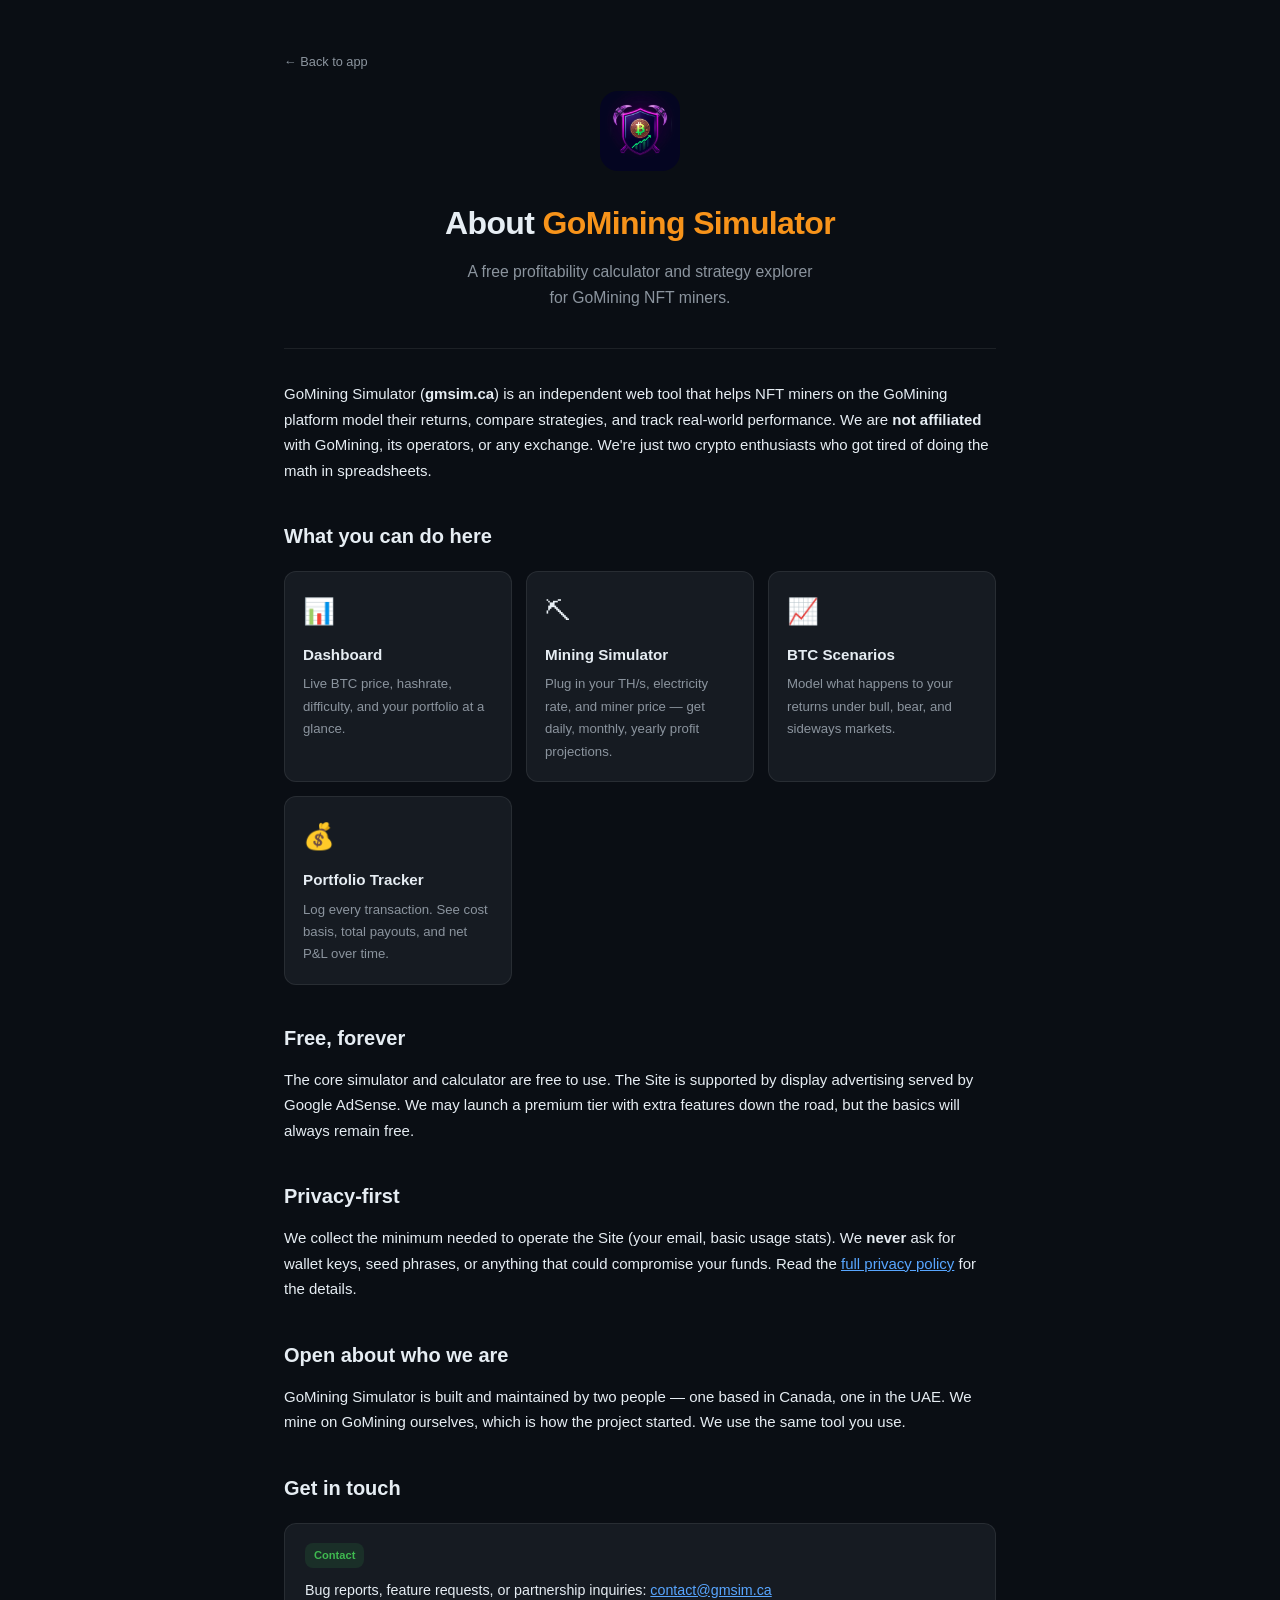
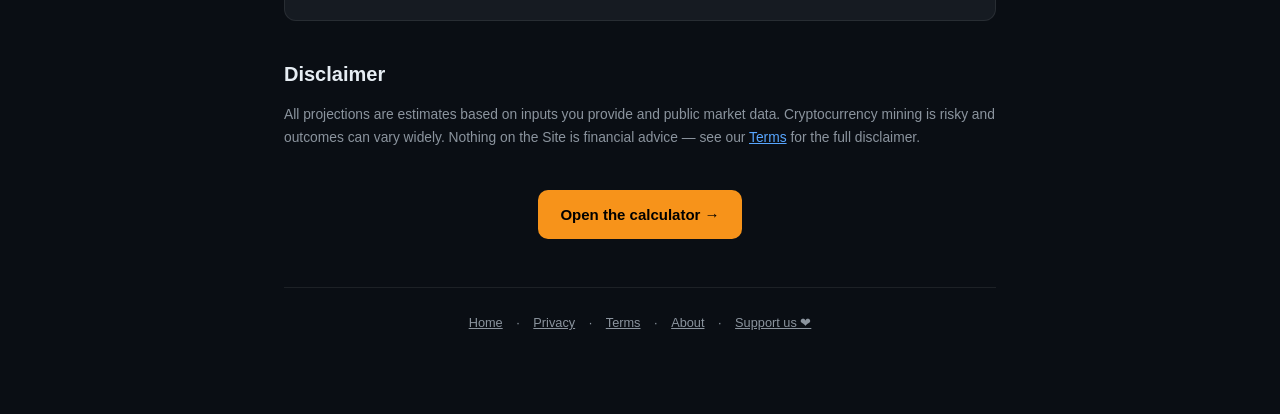
==== about.html @ bf035def "Initial preview deploy from feature/strategy-lab" ====
<!DOCTYPE html>
<html lang="en">
<head>
  <meta charset="UTF-8">
  <meta name="viewport" content="width=device-width, initial-scale=1.0">
  <title>About · GoMining Simulator</title>
  <meta name="description" content="GoMining Simulator is a free profitability calculator and strategy explorer for GoMining NFT miners.">
  <link rel="icon" type="image/png" href="icon.png">
  <style>
    :root {
      --bg:#0a0e14; --card:#161b22; --border:rgba(255,255,255,.08);
      --text:#e6edf3; --text-dim:#8b949e; --accent:#f7931a; --link:#58a6ff;
      --green:#3fb950;
    }
    *{box-sizing:border-box;margin:0;padding:0}
    body{font-family:-apple-system,BlinkMacSystemFont,'Segoe UI',Roboto,sans-serif;
         background:var(--bg);color:var(--text);line-height:1.7;font-size:15px}
    .wrap{max-width:760px;margin:0 auto;padding:48px 24px 80px}
    header{padding-bottom:24px;border-bottom:1px solid var(--border);margin-bottom:32px;text-align:center}
    .back{color:var(--text-dim);text-decoration:none;font-size:.85em;display:inline-block;
          margin-bottom:18px;text-align:left;width:100%}
    .back:hover{color:var(--accent)}
    .logo{width:80px;height:80px;border-radius:18px;margin-bottom:18px}
    h1{font-size:2rem;font-weight:800;letter-spacing:-.02em;margin-bottom:8px}
    h1 .accent{color:var(--accent)}
    .tagline{color:var(--text-dim);font-size:1.05em}
    h2{font-size:1.25rem;font-weight:700;margin:36px 0 12px;color:var(--text)}
    p,li{color:var(--text);margin-bottom:12px}
    ul{padding-left:22px;margin-bottom:14px}
    a{color:var(--link)}
    .features{display:grid;grid-template-columns:repeat(auto-fit,minmax(220px,1fr));
              gap:14px;margin:18px 0 8px}
    .feat{background:var(--card);border:1px solid var(--border);border-radius:12px;
          padding:18px}
    .feat .icon{font-size:1.6rem;margin-bottom:8px}
    .feat h3{font-size:.95rem;font-weight:700;margin-bottom:6px}
    .feat p{font-size:.88em;color:var(--text-dim);margin:0}
    .cta{display:inline-block;background:var(--accent);color:#000;font-weight:700;
         padding:12px 22px;border-radius:10px;text-decoration:none;margin-top:8px}
    .cta:hover{filter:brightness(1.1)}
    .card{background:var(--card);border:1px solid var(--border);border-radius:12px;
          padding:18px 20px;margin:18px 0;font-size:.95em}
    .badge{display:inline-block;background:rgba(63,185,80,.12);color:var(--green);
           padding:3px 9px;border-radius:8px;font-size:.78em;font-weight:600;
           margin-bottom:10px}
    footer{margin-top:48px;padding-top:24px;border-top:1px solid var(--border);
           color:var(--text-dim);font-size:.85em;text-align:center}
    footer a{margin:0 10px;color:var(--text-dim)}
    footer a:hover{color:var(--accent)}
  </style>
</head>
<body>
  <div class="wrap">
    <a href="index.html" class="back">← Back to app</a>
    <header>
      <img src="icon.png" alt="" class="logo">
      <h1>About <span class="accent">GoMining Simulator</span></h1>
      <p class="tagline">A free profitability calculator and strategy explorer<br>for GoMining NFT miners.</p>
    </header>

    <p>GoMining Simulator (<strong>gmsim.ca</strong>) is an independent web tool that helps NFT miners on the GoMining platform model their returns, compare strategies, and track real-world performance. We are <strong>not affiliated</strong> with GoMining, its operators, or any exchange. We're just two crypto enthusiasts who got tired of doing the math in spreadsheets.</p>

    <h2>What you can do here</h2>
    <div class="features">
      <div class="feat">
        <div class="icon">📊</div>
        <h3>Dashboard</h3>
        <p>Live BTC price, hashrate, difficulty, and your portfolio at a glance.</p>
      </div>
      <div class="feat">
        <div class="icon">⛏</div>
        <h3>Mining Simulator</h3>
        <p>Plug in your TH/s, electricity rate, and miner price — get daily, monthly, yearly profit projections.</p>
      </div>
      <div class="feat">
        <div class="icon">📈</div>
        <h3>BTC Scenarios</h3>
        <p>Model what happens to your returns under bull, bear, and sideways markets.</p>
      </div>
      <div class="feat">
        <div class="icon">💰</div>
        <h3>Portfolio Tracker</h3>
        <p>Log every transaction. See cost basis, total payouts, and net P&amp;L over time.</p>
      </div>
    </div>

    <h2>Free, forever</h2>
    <p>The core simulator and calculator are free to use. The Site is supported by display advertising served by Google AdSense. We may launch a premium tier with extra features down the road, but the basics will always remain free.</p>

    <h2>Privacy-first</h2>
    <p>We collect the minimum needed to operate the Site (your email, basic usage stats). We <strong>never</strong> ask for wallet keys, seed phrases, or anything that could compromise your funds. Read the <a href="privacy.html">full privacy policy</a> for the details.</p>

    <h2>Open about who we are</h2>
    <p>GoMining Simulator is built and maintained by two people — one based in Canada, one in the UAE. We mine on GoMining ourselves, which is how the project started. We use the same tool you use.</p>

    <h2>Get in touch</h2>
    <div class="card">
      <span class="badge">Contact</span>
      <p style="margin:0">Bug reports, feature requests, or partnership inquiries: <a href="mailto:contact@gmsim.ca">contact@gmsim.ca</a></p>
    </div>

    <h2>Disclaimer</h2>
    <p style="font-size:.92em;color:var(--text-dim)">All projections are estimates based on inputs you provide and public market data. Cryptocurrency mining is risky and outcomes can vary widely. Nothing on the Site is financial advice — see our <a href="terms.html">Terms</a> for the full disclaimer.</p>

    <p style="margin-top:32px;text-align:center">
      <a href="index.html" class="cta">Open the calculator →</a>
    </p>

    <footer>
      <a href="index.html">Home</a> ·
      <a href="privacy.html">Privacy</a> ·
      <a href="terms.html">Terms</a> ·
      <a href="about.html">About</a> ·
      <a href="support.html">Support us ❤</a>
    </footer>
  </div>
</body>
</html>
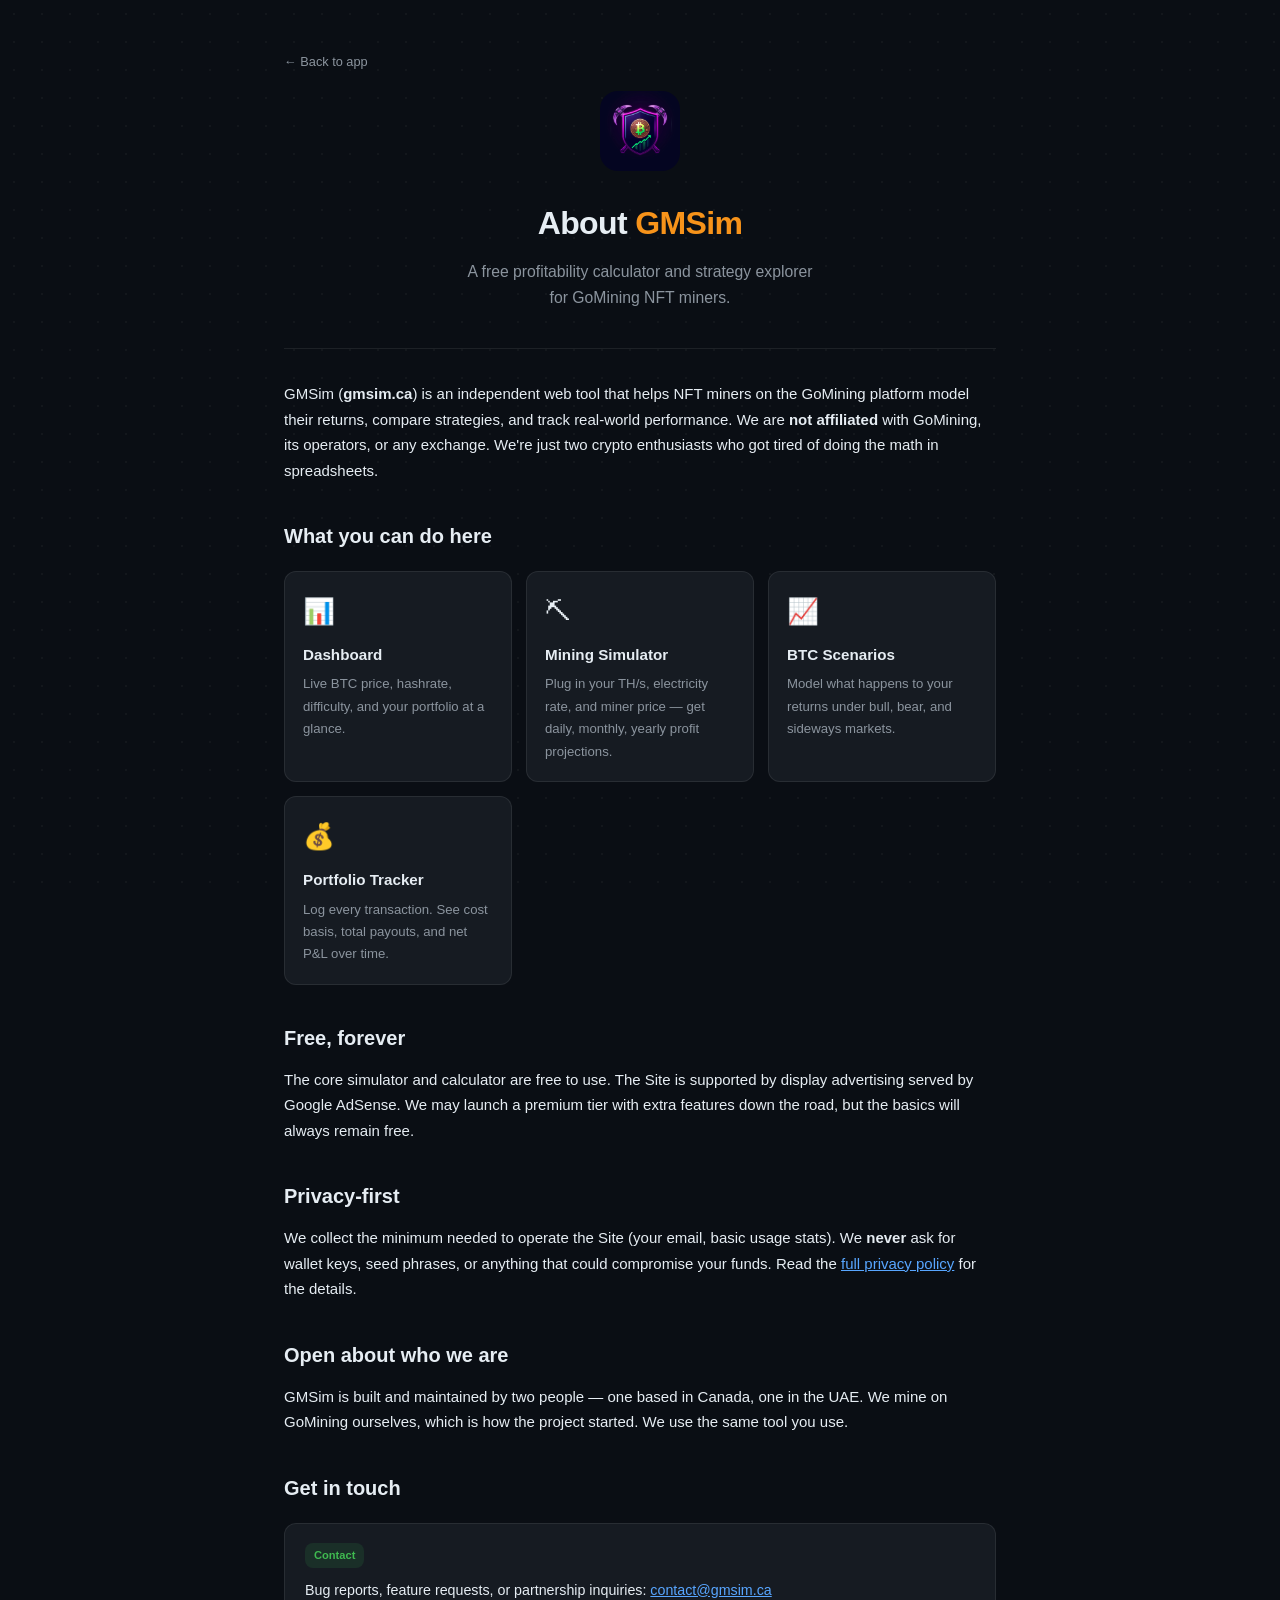
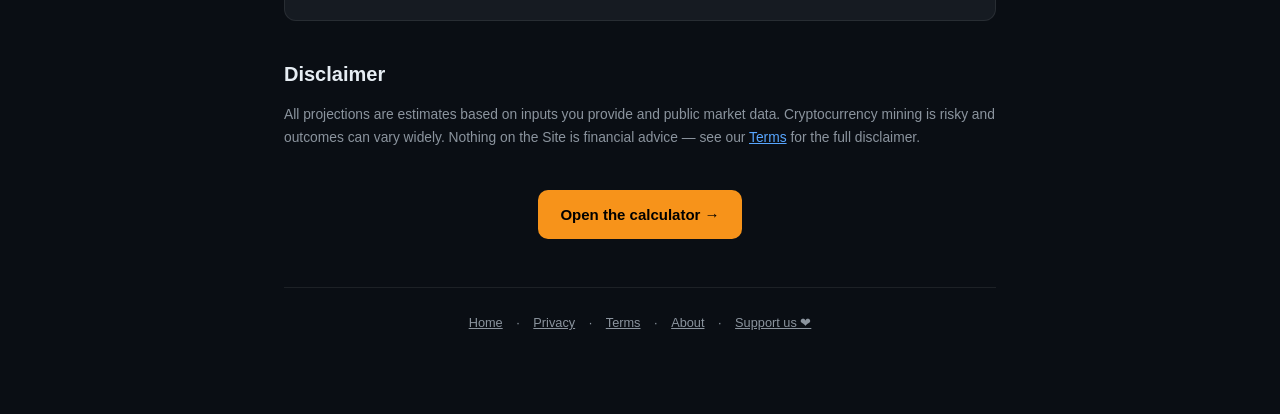
==== commit 9f4c9bdd: "Preview deploy: feature/redesign (CSS extracted, tokens+components, GMSim brand, footer ticker)" ====
--- a/about.html
+++ b/about.html
@@ -3,8 +3,8 @@
 <head>
   <meta charset="UTF-8">
   <meta name="viewport" content="width=device-width, initial-scale=1.0">
-  <title>About · GoMining Simulator</title>
-  <meta name="description" content="GoMining Simulator is a free profitability calculator and strategy explorer for GoMining NFT miners.">
+  <title>About · GMSim</title>
+  <meta name="description" content="GMSim is a free profitability calculator and strategy explorer for GoMining NFT miners.">
   <link rel="icon" type="image/png" href="icon.png">
   <style>
     :root {
@@ -48,17 +48,18 @@
     footer a{margin:0 10px;color:var(--text-dim)}
     footer a:hover{color:var(--accent)}
   </style>
+  <link rel="stylesheet" href="css/tokens.css">
 </head>
 <body>
   <div class="wrap">
     <a href="index.html" class="back">← Back to app</a>
     <header>
       <img src="icon.png" alt="" class="logo">
-      <h1>About <span class="accent">GoMining Simulator</span></h1>
+      <h1>About <span class="accent">GMSim</span></h1>
       <p class="tagline">A free profitability calculator and strategy explorer<br>for GoMining NFT miners.</p>
     </header>
 
-    <p>GoMining Simulator (<strong>gmsim.ca</strong>) is an independent web tool that helps NFT miners on the GoMining platform model their returns, compare strategies, and track real-world performance. We are <strong>not affiliated</strong> with GoMining, its operators, or any exchange. We're just two crypto enthusiasts who got tired of doing the math in spreadsheets.</p>
+    <p>GMSim (<strong>gmsim.ca</strong>) is an independent web tool that helps NFT miners on the GoMining platform model their returns, compare strategies, and track real-world performance. We are <strong>not affiliated</strong> with GoMining, its operators, or any exchange. We're just two crypto enthusiasts who got tired of doing the math in spreadsheets.</p>
 
     <h2>What you can do here</h2>
     <div class="features">
@@ -91,7 +92,7 @@
     <p>We collect the minimum needed to operate the Site (your email, basic usage stats). We <strong>never</strong> ask for wallet keys, seed phrases, or anything that could compromise your funds. Read the <a href="privacy.html">full privacy policy</a> for the details.</p>
 
     <h2>Open about who we are</h2>
-    <p>GoMining Simulator is built and maintained by two people — one based in Canada, one in the UAE. We mine on GoMining ourselves, which is how the project started. We use the same tool you use.</p>
+    <p>GMSim is built and maintained by two people — one based in Canada, one in the UAE. We mine on GoMining ourselves, which is how the project started. We use the same tool you use.</p>
 
     <h2>Get in touch</h2>
     <div class="card">
--- a/css/tokens.css
+++ b/css/tokens.css
@@ -0,0 +1,153 @@
+/* =============================================================
+   tokens.css — GMSim redesign design system
+   Loaded AFTER main.css so these tokens cascade on top.
+   Overrides selected variables and adds new ones for the refreshed
+   look (subtle dot-grid bg, elevation system, refined shadows,
+   typography scale). Layout-affecting tokens (--sidebar-w,
+   --tab-bar-h, base radii) are intentionally kept untouched.
+   ============================================================= */
+
+:root {
+    /* ---------- Surfaces & elevation ---------------------------- */
+    --bg-deep:        #07090d;
+    --bg-soft:        #0c1117;
+    --surface-1:      #11161e;
+    --surface-2:      #161c25;
+    --surface-3:      #1c2330;
+    --surface-glass:  rgba(22, 28, 38, 0.72);
+
+    /* ---------- Accent system (kept compatible with --accent) ---- */
+    --accent-50:      #fff5e6;
+    --accent-200:     #ffd699;
+    --accent-400:     #ffaf3d;
+    --accent-500:     #f7931a;     /* matches existing --accent */
+    --accent-600:     #d97a06;
+    --accent-700:     #a85a00;
+    --accent-glow:    rgba(247, 147, 26, 0.22);
+    --accent-soft:    rgba(247, 147, 26, 0.08);
+    --accent-line:    rgba(247, 147, 26, 0.32);
+
+    /* ---------- Semantic tokens (subtle refinements) ------------- */
+    --success-soft:   rgba(63, 185, 80, 0.10);
+    --success-line:   rgba(63, 185, 80, 0.28);
+    --danger-soft:    rgba(248, 81, 73, 0.10);
+    --danger-line:    rgba(248, 81, 73, 0.28);
+    --info-soft:      rgba(88, 166, 255, 0.10);
+    --info-line:      rgba(88, 166, 255, 0.28);
+    --gmt-soft:       rgba(188, 140, 255, 0.10);
+    --gmt-line:       rgba(188, 140, 255, 0.28);
+
+    /* ---------- Border refinement -------------------------------- */
+    --border-soft:    rgba(255, 255, 255, 0.04);
+    --border-strong:  rgba(255, 255, 255, 0.14);
+
+    /* ---------- Shadow system ------------------------------------ */
+    --shadow-xs:      0 1px 2px rgba(0, 0, 0, 0.35);
+    --shadow-sm:      0 2px 6px rgba(0, 0, 0, 0.30), 0 1px 2px rgba(0, 0, 0, 0.18);
+    --shadow-md:      0 6px 16px rgba(0, 0, 0, 0.38), 0 2px 4px rgba(0, 0, 0, 0.20);
+    --shadow-lg:      0 16px 40px rgba(0, 0, 0, 0.45), 0 4px 8px rgba(0, 0, 0, 0.22);
+    --shadow-glow:    0 0 32px var(--accent-glow);
+
+    /* Top-edge inner light gives surfaces a subtle gloss */
+    --inset-top:      inset 0 1px 0 rgba(255, 255, 255, 0.04);
+    --inset-top-strong: inset 0 1px 0 rgba(255, 255, 255, 0.07);
+
+    /* ---------- Background pattern (dot grid) ------------------- */
+    --bg-dot-color:   rgba(255, 255, 255, 0.035);
+    --bg-dot-size:    28px;
+    --bg-dot-radius:  1.1px;
+
+    /* ---------- Typography scale -------------------------------- */
+    --fs-display:     clamp(2rem, 4vw, 2.8rem);
+    --fs-h1:          1.65rem;
+    --fs-h2:          1.2rem;
+    --fs-h3:          1rem;
+    --fs-body:        0.9375rem;     /* 15px — matches body */
+    --fs-sm:          0.8125rem;     /* 13px */
+    --fs-xs:          0.6875rem;     /* 11px */
+    --fs-2xs:         0.625rem;      /* 10px */
+
+    /* Letter-spacing presets */
+    --ls-display:     -0.035em;
+    --ls-tight:       -0.02em;
+    --ls-snug:        -0.01em;
+    --ls-wide:        0.08em;
+    --ls-2xwide:      0.14em;
+
+    /* Line-heights */
+    --lh-display:     1.05;
+    --lh-heading:     1.2;
+    --lh-body:        1.6;
+
+    /* ---------- Spacing scale (additive — not used to override) -- */
+    --gap-2xs:        4px;
+    --gap-xs:         8px;
+    --gap-sm:         12px;
+    --gap-md:         20px;
+    --gap-lg:         28px;
+    --gap-xl:         40px;
+
+    /* ---------- Motion system ----------------------------------- */
+    --t-fast:         0.12s cubic-bezier(0.4, 0, 0.2, 1);
+    --t:              0.2s  cubic-bezier(0.4, 0, 0.2, 1);
+    --t-slow:         0.4s  cubic-bezier(0.4, 0, 0.2, 1);
+
+    /* ---------- New radii (additive) ---------------------------- */
+    --r-pill:         999px;
+    --r-xs:           4px;
+    --r-card:         14px;
+    --r-card-lg:      20px;
+}
+
+/* =============================================================
+   Subtle dot-grid background applied to the whole app.
+   Layered on top of --bg so existing rules still set the base color.
+   Uses background-attachment: fixed so it doesn't scroll past the
+   viewport — a single coherent texture across all tabs.
+   ============================================================= */
+body {
+    background-image:
+        radial-gradient(circle, var(--bg-dot-color) var(--bg-dot-radius), transparent var(--bg-dot-radius));
+    background-size: var(--bg-dot-size) var(--bg-dot-size);
+    background-attachment: fixed;
+    background-position: 0 0;
+}
+
+/* Light theme override — softer dots on light bg */
+body.light {
+    --bg-dot-color: rgba(0, 0, 0, 0.045);
+}
+
+/* =============================================================
+   Focus ring — consistent across the app, accessible.
+   ============================================================= */
+:where(button, input, select, textarea, [tabindex], a):focus-visible {
+    outline: 2px solid var(--accent-400);
+    outline-offset: 2px;
+    border-radius: 4px;
+}
+
+/* =============================================================
+   Custom scrollbars — subtle, match the dark theme.
+   ============================================================= */
+* {
+    scrollbar-width: thin;
+    scrollbar-color: rgba(255,255,255,0.08) transparent;
+}
+*::-webkit-scrollbar { width: 10px; height: 10px; }
+*::-webkit-scrollbar-track { background: transparent; }
+*::-webkit-scrollbar-thumb {
+    background: rgba(255,255,255,0.06);
+    border-radius: var(--r-pill);
+    border: 2px solid transparent;
+    background-clip: content-box;
+}
+*::-webkit-scrollbar-thumb:hover { background: rgba(255,255,255,0.14); background-clip: content-box; }
+
+/* =============================================================
+   Selection — uses the accent so highlights feel branded.
+   ============================================================= */
+::selection {
+    background: var(--accent-glow);
+    color: var(--text);
+}
